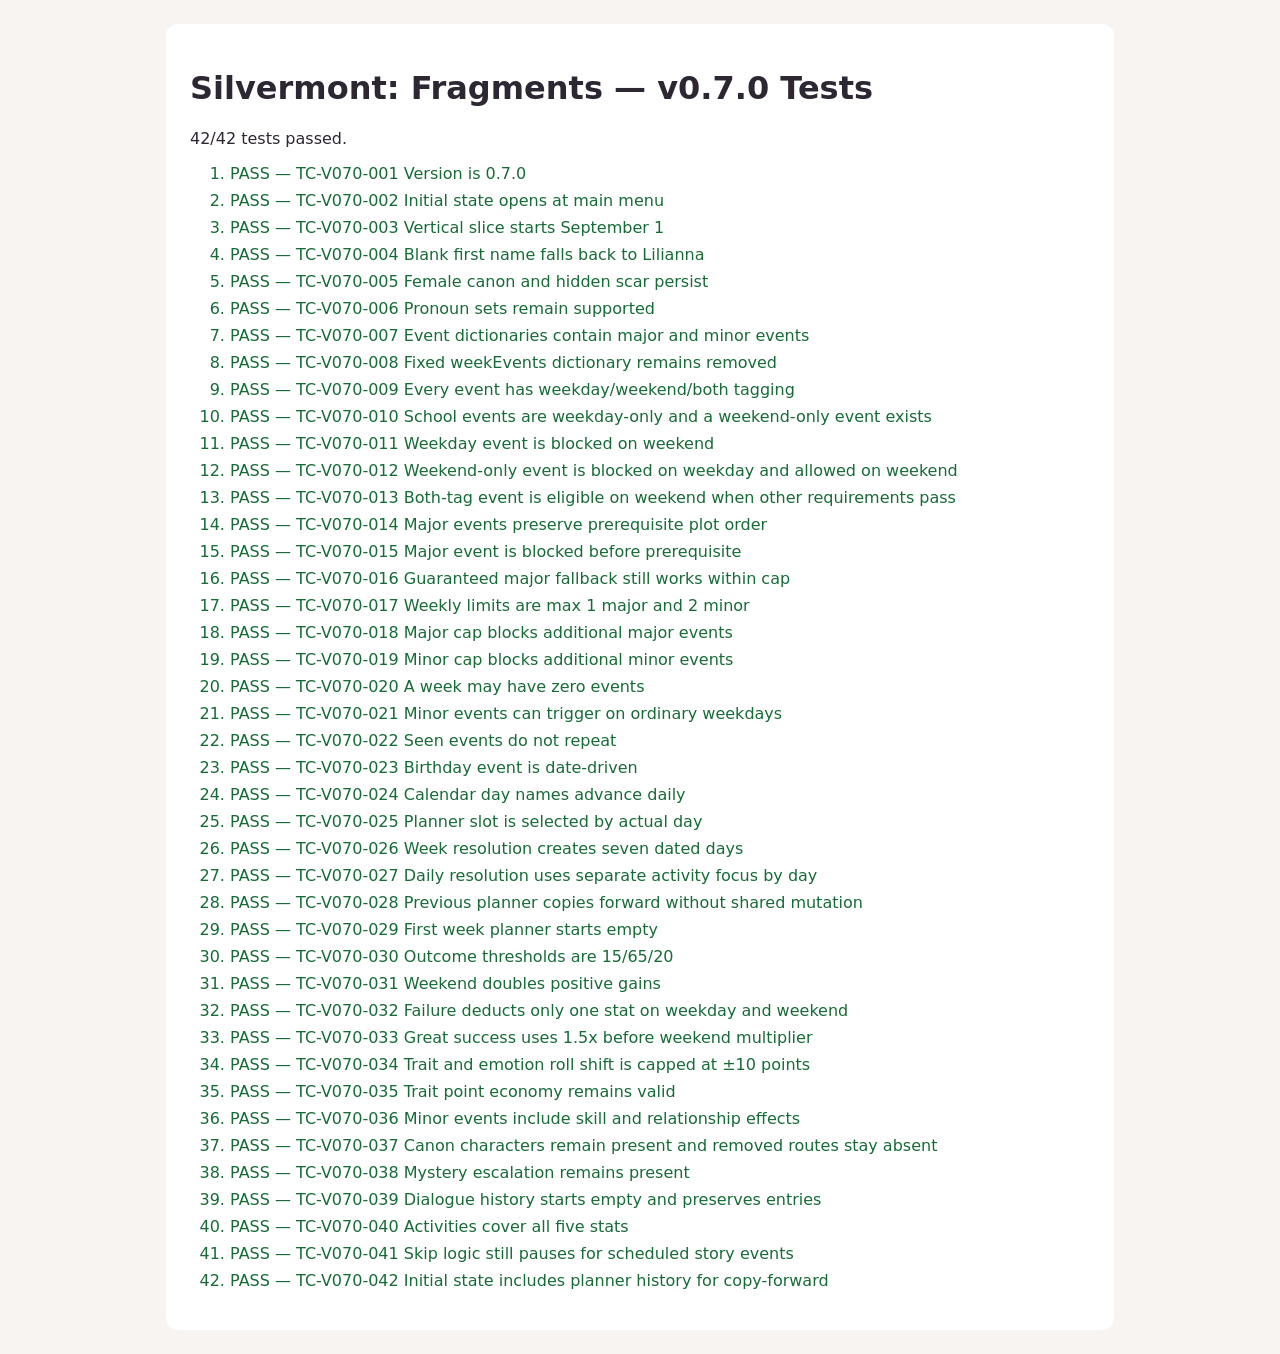
==== tests.html @ c001014e "Initial Silvermont v0.7.0" ====
<!DOCTYPE html>
<html lang="en">
<head>
  <meta charset="UTF-8" />
  <meta name="viewport" content="width=device-width, initial-scale=1.0" />
  <title>Silvermont v0.7.0 Tests</title>
  <style>
    body { font-family: system-ui, sans-serif; margin: 24px; background: #f7f4f2; color: #2d2633; }
    main { max-width: 900px; margin: auto; background: white; padding: 24px; border-radius: 12px; }
    .pass { color: #176b37; }
    .fail { color: #a22424; }
    li { margin: 8px 0; }
  </style>
</head>
<body>
  <main>
    <h1>Silvermont: Fragments — v0.7.0 Tests</h1>
    <p id="summary">Running...</p>
    <ol id="results"></ol>
  </main>
  <script src="js/story.js"></script>
  <script src="js/core.js"></script>
  <script src="js/tests.js"></script>
</body>
</html>
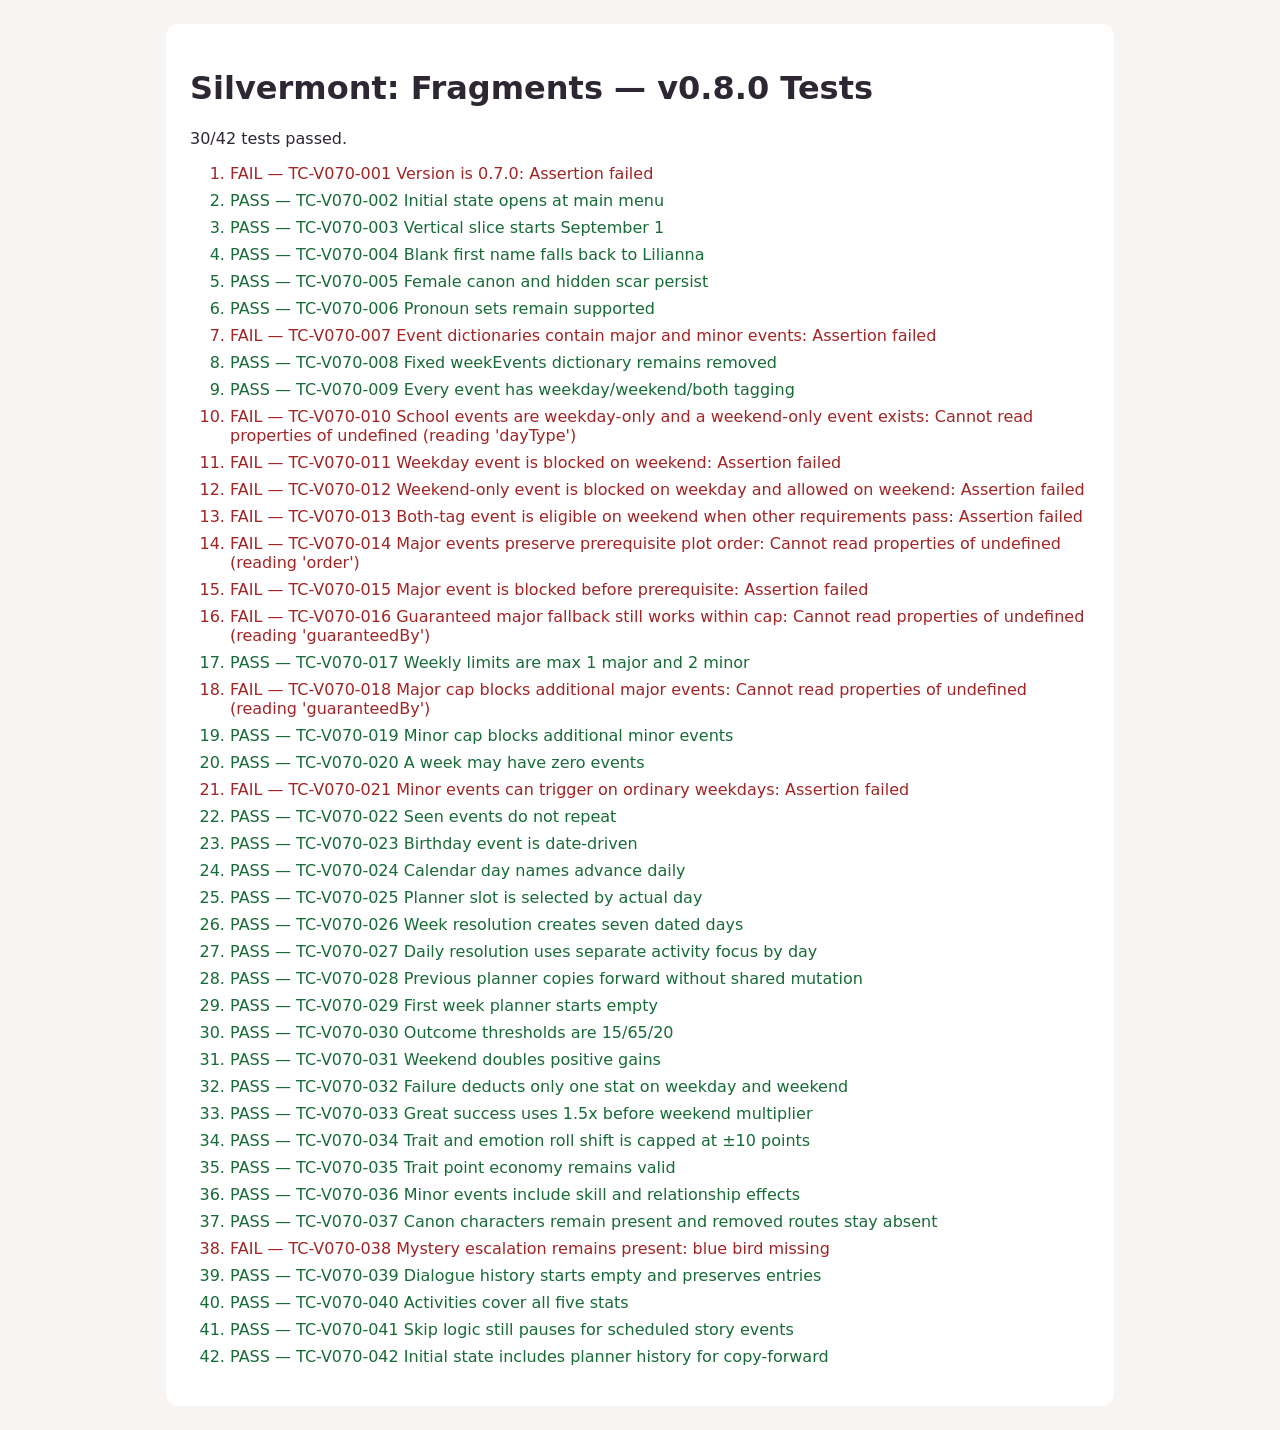
==== commit ae4add9e: "Update browser test harness for v0.8" ====
--- a/tests.html
+++ b/tests.html
@@ -3,7 +3,7 @@
 <head>
   <meta charset="UTF-8" />
   <meta name="viewport" content="width=device-width, initial-scale=1.0" />
-  <title>Silvermont v0.7.0 Tests</title>
+  <title>Silvermont v0.8.0 Tests</title>
   <style>
     body { font-family: system-ui, sans-serif; margin: 24px; background: #f7f4f2; color: #2d2633; }
     main { max-width: 900px; margin: auto; background: white; padding: 24px; border-radius: 12px; }
@@ -14,10 +14,14 @@
 </head>
 <body>
   <main>
-    <h1>Silvermont: Fragments — v0.7.0 Tests</h1>
+    <h1>Silvermont: Fragments — v0.8.0 Tests</h1>
     <p id="summary">Running...</p>
     <ol id="results"></ol>
   </main>
+  <script src="js/events_major.js"></script>
+  <script src="js/events_home.js"></script>
+  <script src="js/events_social.js"></script>
+  <script src="js/events_world.js"></script>
   <script src="js/story.js"></script>
   <script src="js/core.js"></script>
   <script src="js/tests.js"></script>
